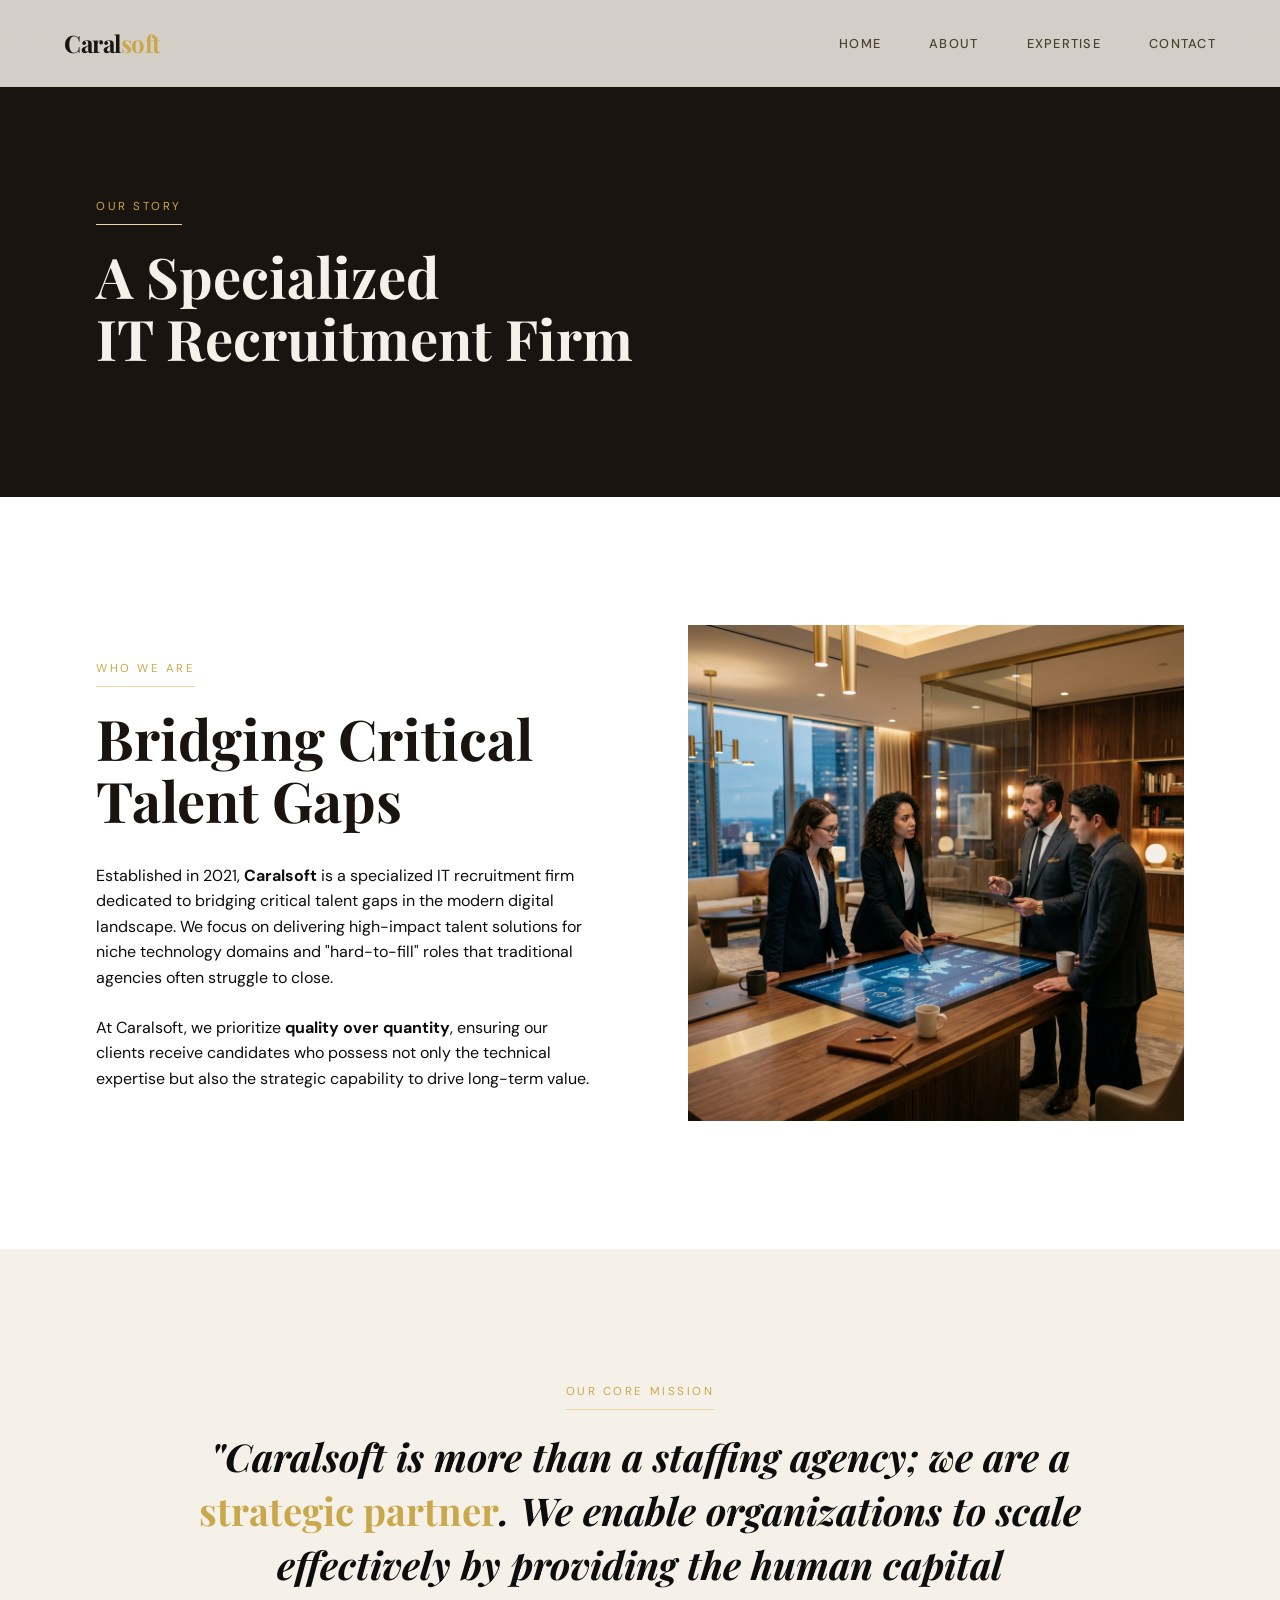
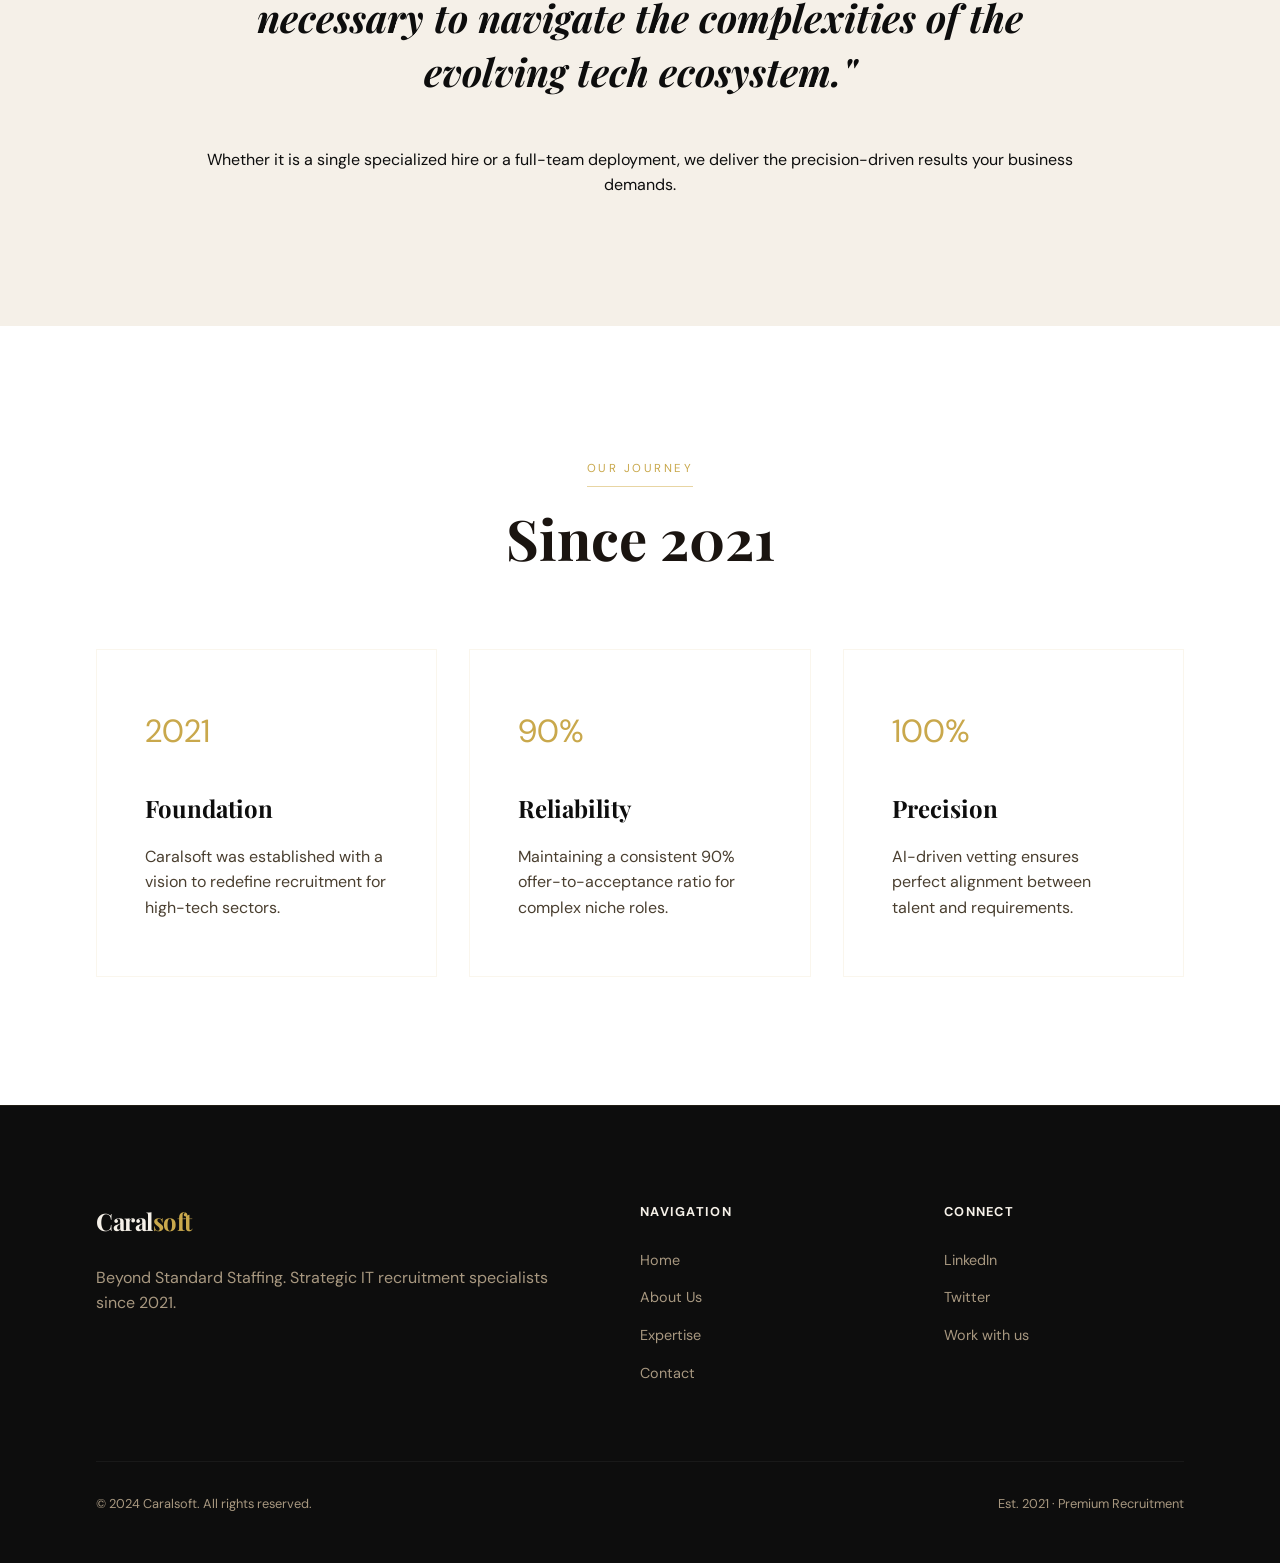
==== about.html @ 9ba62c7a "first commit" ====
<!DOCTYPE html>
<html lang="en">
<head>
  <meta charset="UTF-8">
  <meta name="viewport" content="width=device-width, initial-scale=1.0">
  <title>About Us — Caralsoft</title>
  <link rel="preconnect" href="https://fonts.googleapis.com">
  <link rel="preconnect" href="https://fonts.gstatic.com" crossorigin>
  <link href="https://fonts.googleapis.com/css2?family=Playfair+Display:ital,wght@0,400..900;1,400..900&family=DM+Sans:wght@300;400;500;700&display=swap" rel="stylesheet">
  <link rel="stylesheet" href="style.css">
</head>
<body>

  <!-- NAV -->
  <nav id="navbar">
    <a href="index.html" class="nav-logo">Caral<span>soft</span></a>
    <ul class="nav-links">
      <li><a href="index.html">Home</a></li>
      <li><a href="about.html">About</a></li>
      <li><a href="expertise.html">Expertise</a></li>
      <li><a href="contact.html">Contact</a></li>
    </ul>
  </nav>

  <!-- HEADER -->
  <section class="bg-deep" style="padding-top: 12rem; padding-bottom: 6rem;">
    <div class="reveal">
      <p class="section-label">Our Story</p>
      <h1 class="section-title" style="color: var(--cream);">A Specialized<br>IT Recruitment Firm</h1>
    </div>
  </section>

  <!-- ABOUT CONTENT -->
  <section class="bg-white">
    <div class="grid-2">
      <div class="reveal">
        <p class="section-label">Who We Are</p>
        <h2 class="section-title">Bridging Critical Talent Gaps</h2>
        <p>Established in 2021, <strong>Caralsoft</strong> is a specialized IT recruitment firm dedicated to bridging critical talent gaps in the modern digital landscape. We focus on delivering high-impact talent solutions for niche technology domains and "hard-to-fill" roles that traditional agencies often struggle to close.</p>
        <p style="margin-top: 1.5rem;">At Caralsoft, we prioritize <strong>quality over quantity</strong>, ensuring our clients receive candidates who possess not only the technical expertise but also the strategic capability to drive long-term value.</p>
      </div>
      <div class="img-wrap reveal">
        <img src="professional_collaboration_1778135521460.png" alt="Caralsoft Team Collaboration">
      </div>
    </div>
  </section>

  <!-- MISSION -->
  <section class="bg-cream">
    <div class="mission-container reveal">
      <p class="section-label">Our Core Mission</p>
      <h2 class="quote-text">
        "Caralsoft is more than a staffing agency; we are a <strong>strategic partner</strong>. We enable organizations to scale effectively by providing the human capital necessary to navigate the complexities of the evolving tech ecosystem."
      </h2>
      <p>Whether it is a single specialized hire or a full-team deployment, we deliver the precision-driven results your business demands.</p>
    </div>
  </section>

  <!-- TIMELINE / STATS -->
  <section class="bg-white">
    <div class="reveal" style="text-align: center; margin-bottom: 5rem;">
      <p class="section-label">Our Journey</p>
      <h2 class="section-title">Since 2021</h2>
    </div>
    <div class="card-grid reveal">
      <div class="premium-card">
        <div class="card-icon">2021</div>
        <h3 class="card-title">Foundation</h3>
        <p class="card-text">Caralsoft was established with a vision to redefine recruitment for high-tech sectors.</p>
      </div>
      <div class="premium-card">
        <div class="card-icon">90%</div>
        <h3 class="card-title">Reliability</h3>
        <p class="card-text">Maintaining a consistent 90% offer-to-acceptance ratio for complex niche roles.</p>
      </div>
      <div class="premium-card">
        <div class="card-icon">100%</div>
        <h3 class="card-title">Precision</h3>
        <p class="card-text">AI-driven vetting ensures perfect alignment between talent and requirements.</p>
      </div>
    </div>
  </section>

  <!-- FOOTER -->
  <footer>
    <div class="footer-top">
      <div class="footer-brand">
        <a href="index.html" class="nav-logo">Caral<span>soft</span></a>
        <p>Beyond Standard Staffing. Strategic IT recruitment specialists since 2021.</p>
      </div>
      <div class="footer-links">
        <h4>Navigation</h4>
        <ul>
          <li><a href="index.html">Home</a></li>
          <li><a href="about.html">About Us</a></li>
          <li><a href="expertise.html">Expertise</a></li>
          <li><a href="contact.html">Contact</a></li>
        </ul>
      </div>
      <div class="footer-links">
        <h4>Connect</h4>
        <ul>
          <li><a href="#">LinkedIn</a></li>
          <li><a href="#">Twitter</a></li>
          <li><a href="contact.html">Work with us</a></li>
        </ul>
      </div>
    </div>
    <div class="footer-bottom">
      <p>© 2024 Caralsoft. All rights reserved.</p>
      <p>Est. 2021 · Premium Recruitment</p>
    </div>
  </footer>

  <script>
    const reveals = document.querySelectorAll('.reveal');
    const io = new IntersectionObserver((entries) => {
      entries.forEach((e) => {
        if (e.isIntersecting) {
          e.target.classList.add('in');
          io.unobserve(e.target);
        }
      });
    }, { threshold: 0.15 });
    reveals.forEach(el => io.observe(el));

    const nav = document.getElementById('navbar');
    window.addEventListener('scroll', () => {
      if (window.scrollY > 50) {
        nav.classList.add('scrolled');
      } else {
        nav.classList.remove('scrolled');
      }
    });
  </script>
</body>
</html>
---- style.css ----
:root {
  --ink: #0d0d0d;
  --cream: #f5f0e8;
  --gold: #c9a84c;
  --gold-light: #e8d5a3;
  --deep: #1a1410;
  --mid: #4a3f30;
  --soft: #a89880;
  --white: #ffffff;
  --transition-smooth: all 0.6s cubic-bezier(0.16, 1, 0.3, 1);
}

*, *::before, *::after { 
  box-sizing: border-box; 
  margin: 0; 
  padding: 0; 
}

html { 
  scroll-behavior: smooth; 
  overflow-x: hidden;
}

body {
  font-family: 'DM Sans', sans-serif;
  background: var(--cream);
  color: var(--ink);
  line-height: 1.6;
  overflow-x: hidden;
}

/* ── TYPOGRAPHY ── */
h1, h2, h3, .serif {
  font-family: 'Playfair Display', serif;
}

.section-label {
  display: inline-block;
  font-size: 0.72rem;
  letter-spacing: 0.22em;
  text-transform: uppercase;
  color: var(--gold);
  margin-bottom: 1.25rem;
  padding-bottom: 0.5rem;
  border-bottom: 1px solid var(--gold-light);
}

.section-title {
  font-size: clamp(2.5rem, 5vw, 3.5rem);
  font-weight: 700;
  line-height: 1.1;
  color: var(--deep);
  margin-bottom: 2rem;
}

/* ── NAV ── */
nav {
  position: fixed; top: 0; left: 0; right: 0; z-index: 1000;
  display: flex; align-items: center; justify-content: space-between;
  padding: 1.5rem 4rem;
  background: rgba(245,240,232,0.85);
  backdrop-filter: blur(20px);
  border-bottom: 1px solid rgba(201,168,76,0.15);
  transition: var(--transition-smooth);
}

nav.scrolled {
  padding: 1rem 4rem;
  background: rgba(245,240,232,0.95);
}

.nav-logo {
  font-family: 'Playfair Display', serif;
  font-size: 1.5rem;
  font-weight: 700;
  letter-spacing: -0.02em;
  color: var(--deep);
  text-decoration: none;
}

.nav-logo span { color: var(--gold); }

.nav-links { display: flex; gap: 3rem; list-style: none; }
.nav-links a {
  font-size: 0.8rem;
  font-weight: 500;
  letter-spacing: 0.1em;
  text-transform: uppercase;
  color: var(--mid);
  text-decoration: none;
  transition: color 0.3s;
  position: relative;
}

.nav-links a::after {
  content: '';
  position: absolute;
  bottom: -4px; left: 0;
  width: 0; height: 1px;
  background: var(--gold);
  transition: width 0.3s;
}

.nav-links a:hover { color: var(--gold); }
.nav-links a:hover::after { width: 100%; }

/* ── HERO ── */
.hero {
  min-height: 100vh;
  display: grid;
  grid-template-columns: 1.2fr 0.8fr;
  position: relative;
  overflow: hidden;
}

.hero-left {
  background: var(--deep);
  display: flex;
  flex-direction: column;
  justify-content: center;
  padding: 8rem 5rem 5rem 6rem;
  position: relative;
  z-index: 1;
}

.hero-left::after {
  content: '';
  position: absolute;
  top: 0; right: -80px; bottom: 0;
  width: 160px;
  background: var(--deep);
  clip-path: polygon(0 0, 0 100%, 100% 100%);
  z-index: 2;
}

.hero-eyebrow {
  font-size: 0.8rem;
  letter-spacing: 0.25em;
  text-transform: uppercase;
  color: var(--gold);
  margin-bottom: 2rem;
  opacity: 0;
  animation: fadeUp 1s 0.2s forwards;
}

.hero-title {
  font-size: clamp(3.5rem, 8vw, 6rem);
  font-weight: 900;
  line-height: 0.95;
  color: var(--cream);
  margin-bottom: 2.5rem;
  opacity: 0;
  animation: fadeUp 1s 0.4s forwards;
}

.hero-title em {
  font-style: italic;
  color: var(--gold);
}

.hero-sub {
  font-size: 1.1rem;
  line-height: 1.8;
  color: var(--soft);
  max-width: 450px;
  margin-bottom: 3.5rem;
  opacity: 0;
  animation: fadeUp 1s 0.6s forwards;
}

.cta-button {
  display: inline-flex; align-items: center; gap: 1rem;
  background: var(--gold);
  color: var(--deep);
  font-weight: 600;
  font-size: 0.9rem;
  letter-spacing: 0.1em;
  text-transform: uppercase;
  padding: 1.25rem 2.5rem;
  text-decoration: none;
  transition: var(--transition-smooth);
  width: fit-content;
  border: none;
  cursor: pointer;
}

.cta-button:hover {
  background: var(--gold-light);
  transform: translateY(-4px);
  box-shadow: 0 10px 20px rgba(0,0,0,0.1);
}

.hero-right {
  position: relative;
  background: var(--cream);
  overflow: hidden;
}

.hero-img {
  width: 100%;
  height: 100%;
  object-fit: cover;
  opacity: 0.9;
}

/* ── SECTIONS ── */
section { padding: 8rem 6rem; position: relative; }

.bg-white { background: var(--white); }
.bg-cream { background: var(--cream); }
.bg-deep { background: var(--deep); color: var(--cream); }

/* ── GRID LAYOUTS ── */
.grid-2 {
  display: grid;
  grid-template-columns: 1fr 1fr;
  gap: 6rem;
  align-items: center;
}

/* ── CARDS ── */
.card-grid {
  display: grid;
  grid-template-columns: repeat(auto-fit, minmax(300px, 1fr));
  gap: 2rem;
}

.premium-card {
  background: var(--white);
  padding: 3.5rem 3rem;
  border: 1px solid rgba(201,168,76,0.1);
  transition: var(--transition-smooth);
  position: relative;
  overflow: hidden;
}

.premium-card::before {
  content: '';
  position: absolute;
  top: 0; left: 0; width: 4px; height: 0;
  background: var(--gold);
  transition: var(--transition-smooth);
}

.premium-card:hover {
  transform: translateY(-10px);
  box-shadow: 0 20px 40px rgba(13,13,13,0.05);
  border-color: rgba(201,168,76,0.3);
}

.premium-card:hover::before { height: 100%; }

.card-icon {
  font-size: 2rem;
  color: var(--gold);
  margin-bottom: 2rem;
}

.card-title {
  font-family: 'Playfair Display', serif;
  font-size: 1.5rem;
  font-weight: 700;
  margin-bottom: 1rem;
}

.card-text {
  font-size: 1rem;
  color: var(--mid);
}

/* ── MISSION BOX ── */
.mission-container {
  max-width: 900px;
  margin: 0 auto;
  text-align: center;
}

.quote-text {
  font-size: clamp(1.8rem, 3vw, 2.8rem);
  font-style: italic;
  margin-bottom: 3rem;
  line-height: 1.4;
}

.quote-text strong {
  color: var(--gold);
  font-style: normal;
}

/* ── IMAGES ── */
.img-wrap {
  position: relative;
  overflow: hidden;
}

.img-wrap img {
  width: 100%;
  height: auto;
  display: block;
  transition: transform 1s ease;
}

.img-wrap:hover img {
  transform: scale(1.05);
}

/* ── FOOTER ── */
footer {
  background: var(--ink);
  color: var(--soft);
  padding: 6rem 6rem 3rem;
  border-top: 1px solid rgba(201,168,76,0.1);
}

.footer-top {
  display: grid;
  grid-template-columns: 2fr 1fr 1fr;
  gap: 4rem;
  margin-bottom: 4rem;
}

.footer-brand .nav-logo { color: var(--cream); margin-bottom: 1.5rem; display: block; }
.footer-links h4 { color: var(--cream); margin-bottom: 1.5rem; text-transform: uppercase; font-size: 0.8rem; letter-spacing: 0.1em; }
.footer-links ul { list-style: none; }
.footer-links li { margin-bottom: 0.75rem; }
.footer-links a { color: var(--soft); text-decoration: none; transition: color 0.3s; font-size: 0.9rem; }
.footer-links a:hover { color: var(--gold); }

.footer-bottom {
  padding-top: 2rem;
  border-top: 1px solid rgba(255,255,255,0.05);
  display: flex;
  justify-content: space-between;
  align-items: center;
  font-size: 0.8rem;
}

/* ── ANIMATIONS ── */
@keyframes fadeUp {
  from { opacity: 0; transform: translateY(30px); }
  to   { opacity: 1; transform: translateY(0); }
}

.reveal {
  opacity: 0;
  transform: translateY(40px);
  transition: opacity 1s ease, transform 1s cubic-bezier(0.16, 1, 0.3, 1);
}

.reveal.in {
  opacity: 1;
  transform: translateY(0);
}

/* ── RESPONSIVE ── */
@media (max-width: 1024px) {
  nav { padding: 1.5rem 2rem; }
  section { padding: 6rem 2rem; }
  .grid-2 { grid-template-columns: 1fr; gap: 4rem; }
  .hero { grid-template-columns: 1fr; }
  .hero-left::after { display: none; }
  .hero-right { height: 400px; }
  .footer-top { grid-template-columns: 1fr 1fr; }
}

@media (max-width: 600px) {
  .nav-links { display: none; }
  .footer-top { grid-template-columns: 1fr; }
  .section-title { font-size: 2.2rem; }
}
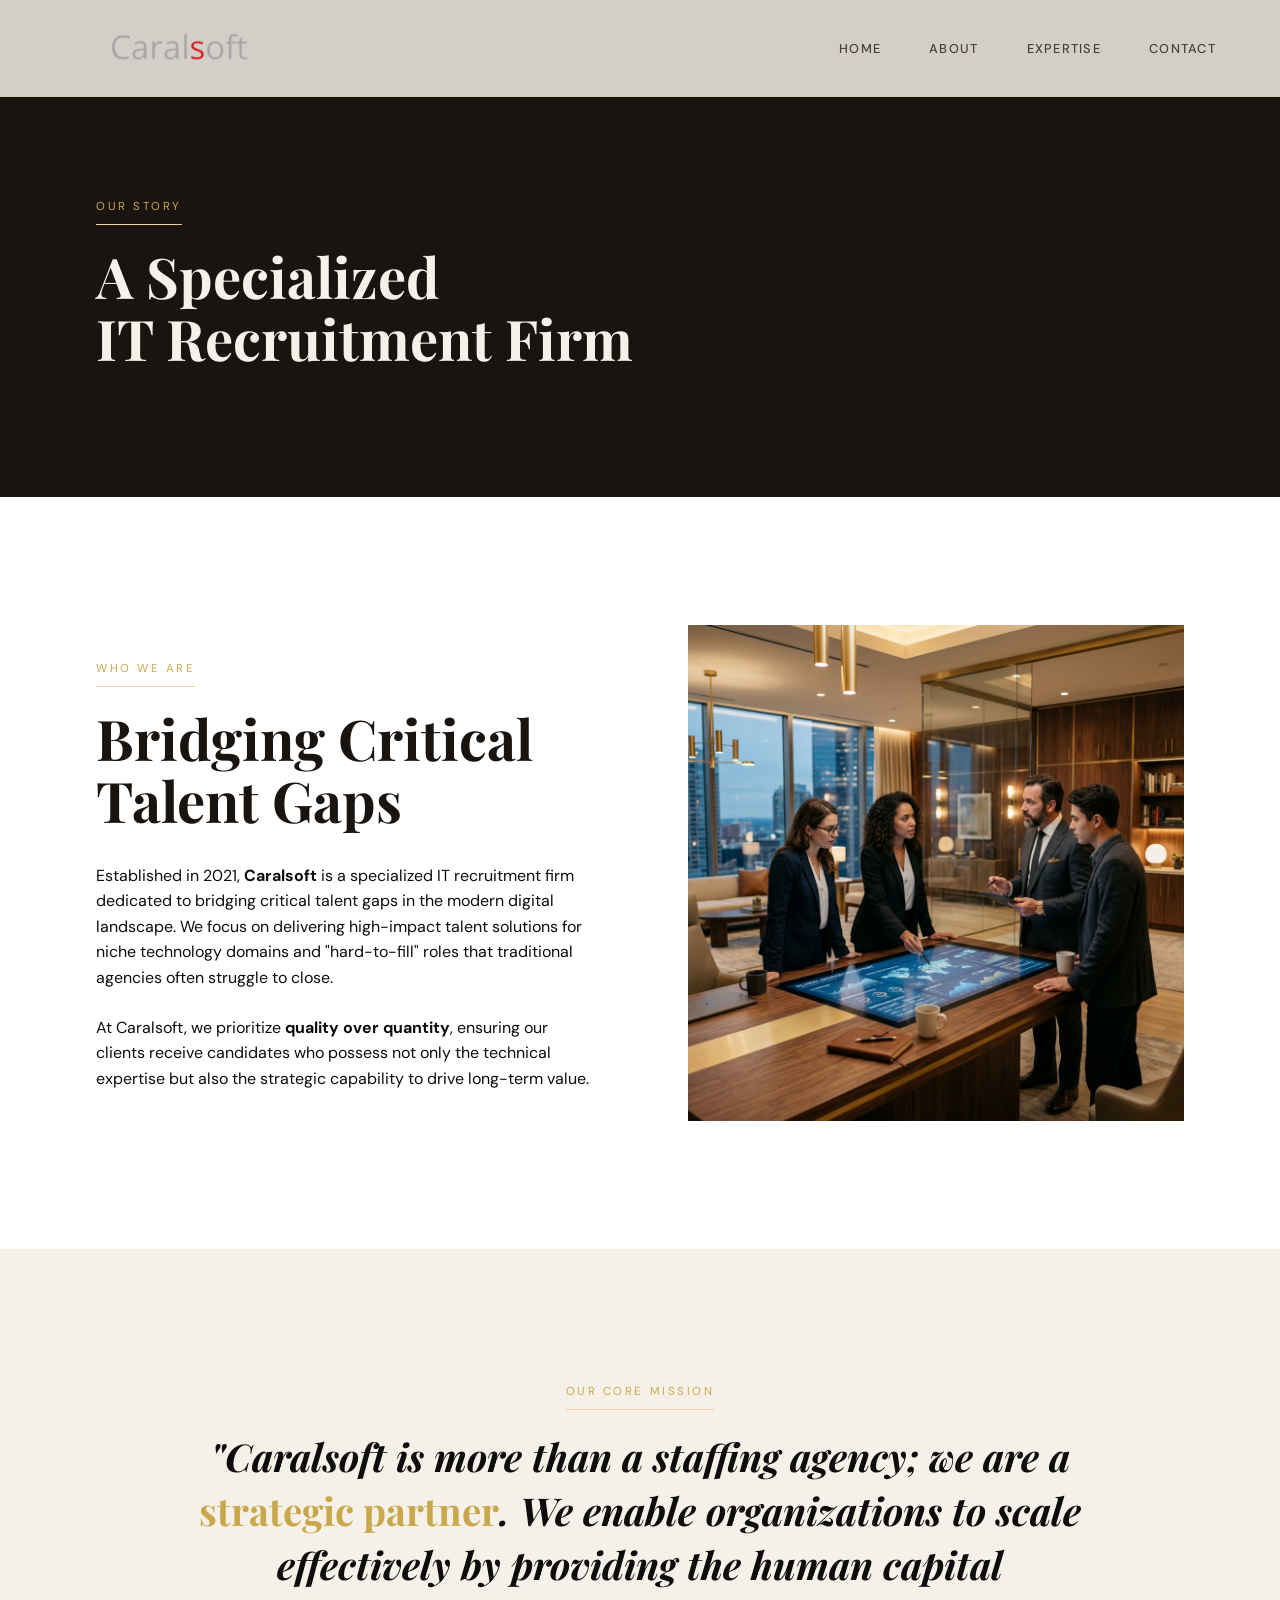
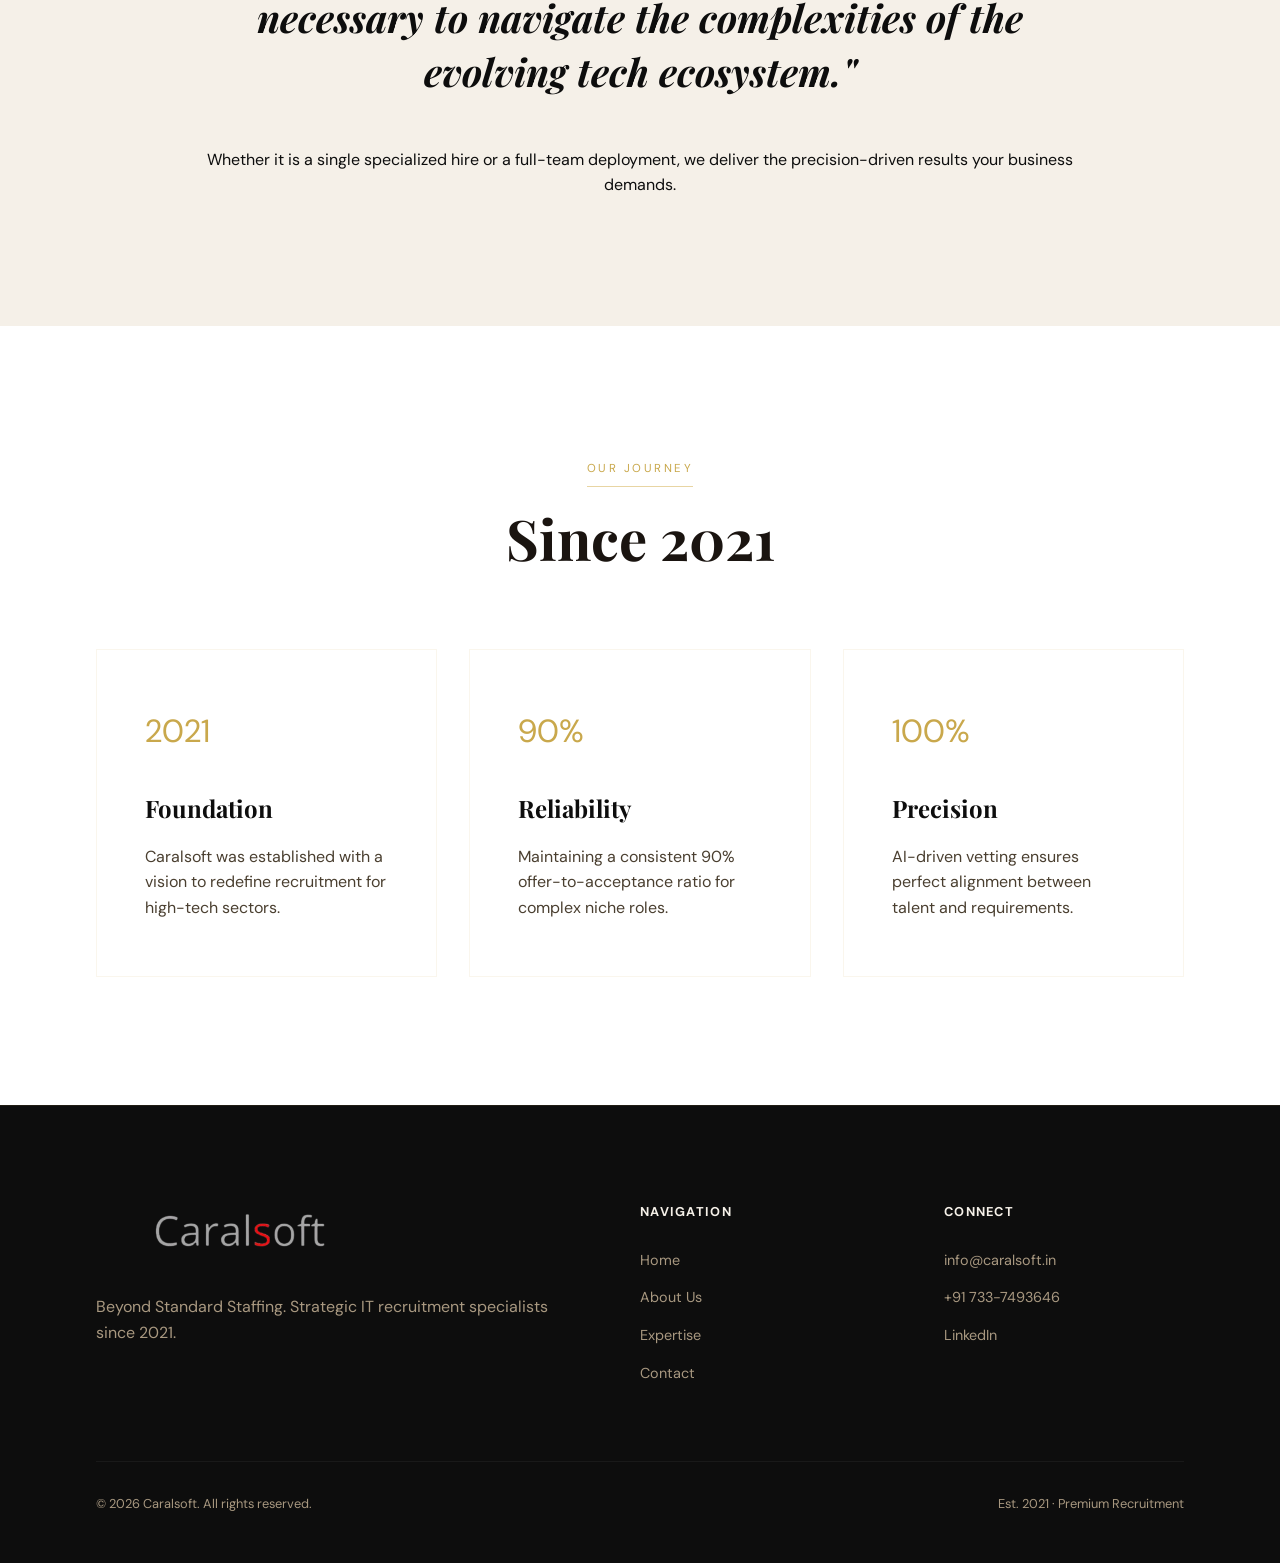
==== commit 0bf580a5: "first commit" ====
--- a/about.html
+++ b/about.html
@@ -13,7 +13,9 @@
 
   <!-- NAV -->
   <nav id="navbar">
-    <a href="index.html" class="nav-logo">Caral<span>soft</span></a>
+    <a href="index.html" class="nav-logo">
+      <img src="caralsoft-logo.png" alt="Caralsoft Logo">
+    </a>
     <ul class="nav-links">
       <li><a href="index.html">Home</a></li>
       <li><a href="about.html">About</a></li>
@@ -85,7 +87,9 @@
   <footer>
     <div class="footer-top">
       <div class="footer-brand">
-        <a href="index.html" class="nav-logo">Caral<span>soft</span></a>
+        <a href="index.html" class="nav-logo">
+          <img src="caralsoft-logo.png" alt="Caralsoft Logo">
+        </a>
         <p>Beyond Standard Staffing. Strategic IT recruitment specialists since 2021.</p>
       </div>
       <div class="footer-links">
@@ -100,14 +104,14 @@
       <div class="footer-links">
         <h4>Connect</h4>
         <ul>
+          <li><a href="mailto:info@caralsoft.in">info@caralsoft.in</a></li>
+          <li><a href="tel:+917337493646">+91 733-7493646</a></li>
           <li><a href="#">LinkedIn</a></li>
-          <li><a href="#">Twitter</a></li>
-          <li><a href="contact.html">Work with us</a></li>
         </ul>
       </div>
     </div>
     <div class="footer-bottom">
-      <p>© 2024 Caralsoft. All rights reserved.</p>
+      <p>© 2026 Caralsoft. All rights reserved.</p>
       <p>Est. 2021 · Premium Recruitment</p>
     </div>
   </footer>
--- a/style.css
+++ b/style.css
@@ -70,15 +70,20 @@
 }
 
 .nav-logo {
-  font-family: 'Playfair Display', serif;
-  font-size: 1.5rem;
-  font-weight: 700;
-  letter-spacing: -0.02em;
-  color: var(--deep);
+  display: flex;
+  align-items: center;
   text-decoration: none;
 }
 
-.nav-logo span { color: var(--gold); }
+.nav-logo img {
+  height: 48px;
+  width: auto;
+  object-fit: contain;
+}
+
+.footer-brand .nav-logo img {
+  height: 60px;
+}
 
 .nav-links { display: flex; gap: 3rem; list-style: none; }
 .nav-links a {
